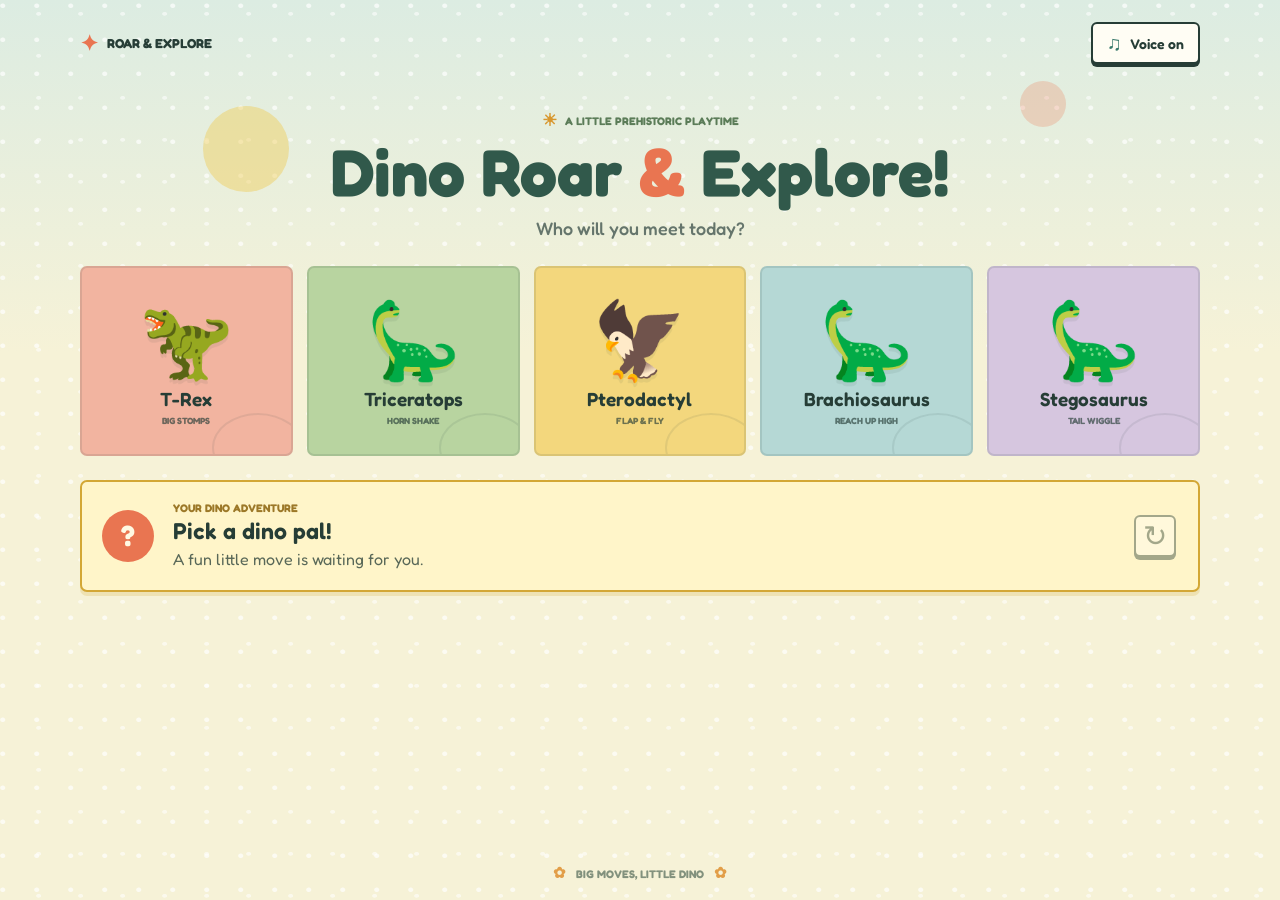
==== index.html @ 5ce72b8c "first" ====
<!doctype html>
<html lang="en">
<head>
  <meta charset="utf-8">
  <meta name="viewport" content="width=device-width, initial-scale=1">
  <meta name="theme-color" content="#f6f2d7">
  <title>Dino Roar &amp; Explore!</title>
  <link rel="preconnect" href="https://fonts.googleapis.com">
  <link rel="preconnect" href="https://fonts.gstatic.com" crossorigin>
  <link href="https://fonts.googleapis.com/css2?family=Fredoka:wght@400;500;600;700&display=swap" rel="stylesheet">
  <link rel="stylesheet" href="style.css">
  <script src="script.js" defer></script>
</head>
<body>
  <main class="game" aria-labelledby="game-title">
    <header class="topbar">
      <a class="wordmark" href="#" aria-label="Dino Roar and Explore home">
        <span class="wordmark-icon" aria-hidden="true">✦</span>
        <span>ROAR &amp; EXPLORE</span>
      </a>
      <button class="sound-toggle" type="button" aria-pressed="true" aria-label="Turn voice off">
        <span class="sound-icon" aria-hidden="true">♫</span>
        <span class="sound-label">Voice on</span>
      </button>
    </header>

    <section class="intro" aria-labelledby="game-title">
      <p class="eyebrow"><span aria-hidden="true">☀</span> A LITTLE PREHISTORIC PLAYTIME</p>
      <h1 id="game-title">Dino Roar <span>&amp;</span> Explore!</h1>
      <p class="subtitle">Who will you meet today?</p>
    </section>

    <section class="dino-grid" aria-label="Choose a dinosaur">
      <button class="dino-card dino-trex" type="button" data-dino="trex" aria-pressed="false">
        <span class="dino-art" aria-hidden="true">🦖</span>
        <span class="dino-name">T-Rex</span>
        <span class="dino-hint">BIG STOMPS</span>
      </button>
      <button class="dino-card dino-trike" type="button" data-dino="triceratops" aria-pressed="false">
        <span class="dino-art" aria-hidden="true">🦕</span>
        <span class="dino-name">Triceratops</span>
        <span class="dino-hint">HORN SHAKE</span>
      </button>
      <button class="dino-card dino-ptera" type="button" data-dino="pterodactyl" aria-pressed="false">
        <span class="dino-art" aria-hidden="true">🦅</span>
        <span class="dino-name">Pterodactyl</span>
        <span class="dino-hint">FLAP &amp; FLY</span>
      </button>
      <button class="dino-card dino-brachio" type="button" data-dino="brachiosaurus" aria-pressed="false">
        <span class="dino-art" aria-hidden="true">🦕</span>
        <span class="dino-name">Brachiosaurus</span>
        <span class="dino-hint">REACH UP HIGH</span>
      </button>
      <button class="dino-card dino-stego" type="button" data-dino="stegosaurus" aria-pressed="false">
        <span class="dino-art" aria-hidden="true">🦕</span>
        <span class="dino-name">Stegosaurus</span>
        <span class="dino-hint">TAIL WIGGLE</span>
      </button>
    </section>

    <section class="activity" aria-live="polite" aria-atomic="true" aria-label="Dinosaur activity">
      <div class="activity-mark" aria-hidden="true"><span>?</span></div>
      <div class="activity-copy">
        <p class="activity-kicker" id="activity-kicker">YOUR DINO ADVENTURE</p>
        <h2 id="announcement">Pick a dino pal!</h2>
        <p id="activity-text">A fun little move is waiting for you.</p>
      </div>
      <button class="repeat-button" type="button" aria-label="Repeat activity" disabled>
        <span aria-hidden="true">↻</span>
      </button>
    </section>

    <footer class="footer"><span aria-hidden="true">✿</span> BIG MOVES, LITTLE DINO <span aria-hidden="true">✿</span></footer>
  </main>
</body>
</html>
---- style.css ----
:root {
  color-scheme: light;
  --ink: #263d36;
  --muted: #65756c;
  --paper: #f6f2d7;
  --leaf: #77a95c;
  --coral: #e97551;
  --sky: #b7d8d3;
  --gold: #efc94e;
  font-family: "Fredoka", "Trebuchet MS", sans-serif;
}

* { box-sizing: border-box; }

body {
  min-width: 320px;
  min-height: 100vh;
  margin: 0;
  color: var(--ink);
  background-color: var(--paper);
  background-image:
    radial-gradient(ellipse at 8% 17%, rgba(255, 255, 255, .68) 0 2px, transparent 3px),
    radial-gradient(ellipse at 92% 33%, rgba(255, 255, 255, .55) 0 2px, transparent 3px),
    linear-gradient(180deg, #dcece2 0%, #f6f2d7 39%, #f6f2d7 100%);
  background-size: 34px 34px, 42px 42px, auto;
}

button, a { -webkit-tap-highlight-color: transparent; }
button { font: inherit; }

.game {
  position: relative;
  width: min(100% - 40px, 1120px);
  min-height: 100vh;
  margin: 0 auto;
  padding: 22px 0 18px;
  display: flex;
  flex-direction: column;
}

.topbar {
  display: flex;
  align-items: center;
  justify-content: space-between;
  min-height: 42px;
}

.wordmark {
  display: inline-flex;
  align-items: center;
  gap: 9px;
  color: var(--ink);
  font-size: 13px;
  font-weight: 700;
  letter-spacing: 0;
  text-decoration: none;
}

.wordmark-icon { color: var(--coral); font-size: 22px; }

.sound-toggle {
  display: inline-flex;
  align-items: center;
  gap: 8px;
  min-height: 42px;
  padding: 0 14px;
  border: 2px solid var(--ink);
  border-radius: 6px;
  color: var(--ink);
  background: #fffdf4;
  font-size: 14px;
  font-weight: 600;
  cursor: pointer;
  box-shadow: 0 3px 0 var(--ink);
}

.sound-toggle:active { transform: translateY(2px); box-shadow: 0 1px 0 var(--ink); }
.sound-icon { color: #39796b; font-size: 20px; line-height: 1; }

.intro {
  position: relative;
  padding: clamp(28px, 5vh, 52px) 0 27px;
  text-align: center;
}

.intro::before, .intro::after {
  position: absolute;
  z-index: -1;
  content: "";
  width: 86px;
  height: 86px;
  border-radius: 50%;
  background: rgba(239, 201, 78, .42);
}

.intro::before { left: 11%; top: 42px; }
.intro::after { right: 12%; top: 17px; width: 46px; height: 46px; background: rgba(233, 117, 81, .25); }

.eyebrow, .activity-kicker, .dino-hint, .footer {
  font-size: 11px;
  font-weight: 700;
  letter-spacing: 0;
}

.eyebrow { margin: 0 0 8px; color: #5b7c58; }
.eyebrow span { margin-right: 5px; color: #d8972e; font-size: 17px; vertical-align: -1px; }

h1 {
  margin: 0;
  color: #31594b;
  font-size: clamp(38px, 6vw, 66px);
  font-weight: 700;
  line-height: 1.04;
}

h1 span { color: var(--coral); }
.subtitle { margin: 10px 0 0; color: var(--muted); font-size: 18px; font-weight: 500; }

.dino-grid {
  display: grid;
  grid-template-columns: repeat(5, minmax(0, 1fr));
  gap: 14px;
  margin: 0 0 24px;
}

.dino-card {
  position: relative;
  display: flex;
  min-width: 0;
  min-height: 190px;
  flex-direction: column;
  align-items: center;
  justify-content: center;
  gap: 5px;
  overflow: hidden;
  padding: 13px 8px 12px;
  border: 2px solid rgba(38, 61, 54, .12);
  border-radius: 7px;
  color: var(--ink);
  cursor: pointer;
  transition: transform .18s ease, border-color .18s ease, box-shadow .18s ease;
  animation: pop-in .45s both;
}

.dino-card:nth-child(2) { animation-delay: .06s; }
.dino-card:nth-child(3) { animation-delay: .12s; }
.dino-card:nth-child(4) { animation-delay: .18s; }
.dino-card:nth-child(5) { animation-delay: .24s; }
.dino-trex { background: #f2b4a0; }
.dino-trike { background: #b8d4a0; }
.dino-ptera { background: #f3d77d; }
.dino-brachio { background: #b5d8d5; }
.dino-stego { background: #d6c6df; }

.dino-card::after {
  position: absolute;
  right: -13px;
  bottom: -28px;
  width: 88px;
  height: 65px;
  border: 2px solid rgba(38, 61, 54, .09);
  border-radius: 50%;
  content: "";
}

.dino-card:hover, .dino-card:focus-visible, .dino-card[aria-pressed="true"] {
  z-index: 1;
  transform: translateY(-5px) rotate(-1deg);
  border-color: var(--ink);
  outline: none;
  box-shadow: 0 6px 0 rgba(38, 61, 54, .18);
}

.dino-card:focus-visible { outline: 3px solid #fff; outline-offset: 3px; }
.dino-art { font-size: clamp(56px, 6vw, 76px); line-height: 1.15; filter: drop-shadow(0 4px 0 rgba(38, 61, 54, .08)); }
.dino-name { max-width: 100%; font-size: 19px; font-weight: 600; line-height: 1.15; }
.dino-hint { color: rgba(38, 61, 54, .66); font-size: 9px; }
.dino-card.is-playing .dino-art { animation: dino-dance .55s ease-in-out 2; }

.activity {
  display: grid;
  grid-template-columns: 56px 1fr 44px;
  align-items: center;
  gap: 15px;
  min-height: 112px;
  padding: 17px 20px;
  border: 2px solid #d3a735;
  border-radius: 7px;
  background: #fff5c9;
  box-shadow: 0 4px 0 rgba(211, 167, 53, .22);
}

.activity-mark {
  display: grid;
  width: 52px;
  aspect-ratio: 1;
  place-items: center;
  border-radius: 50%;
  color: #fff9e3;
  background: var(--coral);
  font-size: 29px;
  font-weight: 700;
}

.activity-kicker { margin: 0 0 3px; color: #9c7828; }
.activity h2 { margin: 0; font-size: 23px; font-weight: 600; line-height: 1.12; }
.activity-copy > p:last-child { margin: 5px 0 0; color: #596858; font-size: 16px; line-height: 1.35; }

.repeat-button {
  display: grid;
  width: 42px;
  aspect-ratio: 1;
  place-items: center;
  border: 2px solid var(--ink);
  border-radius: 6px;
  color: var(--ink);
  background: #fffdf4;
  box-shadow: 0 3px 0 var(--ink);
  cursor: pointer;
}

.repeat-button span { font-size: 29px; line-height: 1; }
.repeat-button:active:not(:disabled) { transform: translateY(2px); box-shadow: 0 1px 0 var(--ink); }
.repeat-button:disabled { opacity: .42; cursor: not-allowed; }
.repeat-button:focus-visible, .sound-toggle:focus-visible { outline: 3px solid var(--coral); outline-offset: 3px; }

.footer {
  margin-top: auto;
  padding-top: 22px;
  color: #82917d;
  text-align: center;
}

.footer span { padding: 0 7px; color: #e29e48; font-size: 15px; }

@keyframes pop-in {
  from { opacity: 0; transform: translateY(12px) scale(.97); }
  to { opacity: 1; transform: translateY(0) scale(1); }
}

@keyframes dino-dance {
  0%, 100% { transform: rotate(0) translateY(0); }
  35% { transform: rotate(-12deg) translateY(-9px); }
  70% { transform: rotate(12deg) translateY(-4px); }
}

@media (max-width: 800px) {
  .dino-grid { grid-template-columns: repeat(3, minmax(0, 1fr)); }
  .dino-card { min-height: 166px; }
  .dino-card:nth-child(4) { grid-column: 1 / 2; margin-left: 50%; width: calc(100% + 7px); }
  .dino-card:nth-child(5) { grid-column: 3 / 4; margin-left: -50%; width: calc(100% + 7px); }
}

@media (max-width: 520px) {
  .game { width: min(100% - 28px, 420px); padding-top: 14px; }
  .wordmark { gap: 5px; font-size: 11px; }
  .sound-toggle { min-height: 38px; padding: 0 10px; font-size: 12px; }
  .intro { padding: 29px 0 22px; }
  .intro::before { left: 2%; top: 33px; width: 57px; height: 57px; }
  .intro::after { right: 5%; top: 12px; }
  .eyebrow { font-size: 9px; }
  h1 { font-size: 41px; }
  .subtitle { margin-top: 7px; font-size: 16px; }
  .dino-grid { grid-template-columns: repeat(2, minmax(0, 1fr)); gap: 10px; margin-bottom: 19px; }
  .dino-card { min-height: 150px; }
  .dino-card:nth-child(4), .dino-card:nth-child(5) { grid-column: auto; width: auto; margin: 0; }
  .dino-card:nth-child(5) { grid-column: 1 / -1; width: calc(50% - 5px); justify-self: center; }
  .dino-art { font-size: 59px; }
  .dino-name { font-size: 17px; }
  .activity { grid-template-columns: 43px 1fr 38px; gap: 10px; min-height: 100px; padding: 13px 12px; }
  .activity-mark { width: 42px; font-size: 25px; }
  .activity-kicker { font-size: 9px; }
  .activity h2 { font-size: 19px; }
  .activity-copy > p:last-child { font-size: 14px; }
  .repeat-button { width: 37px; }
  .footer { padding-top: 17px; font-size: 9px; }
}

@media (prefers-reduced-motion: reduce) {
  *, *::before, *::after { scroll-behavior: auto !important; animation-duration: .01ms !important; animation-iteration-count: 1 !important; transition-duration: .01ms !important; }
}
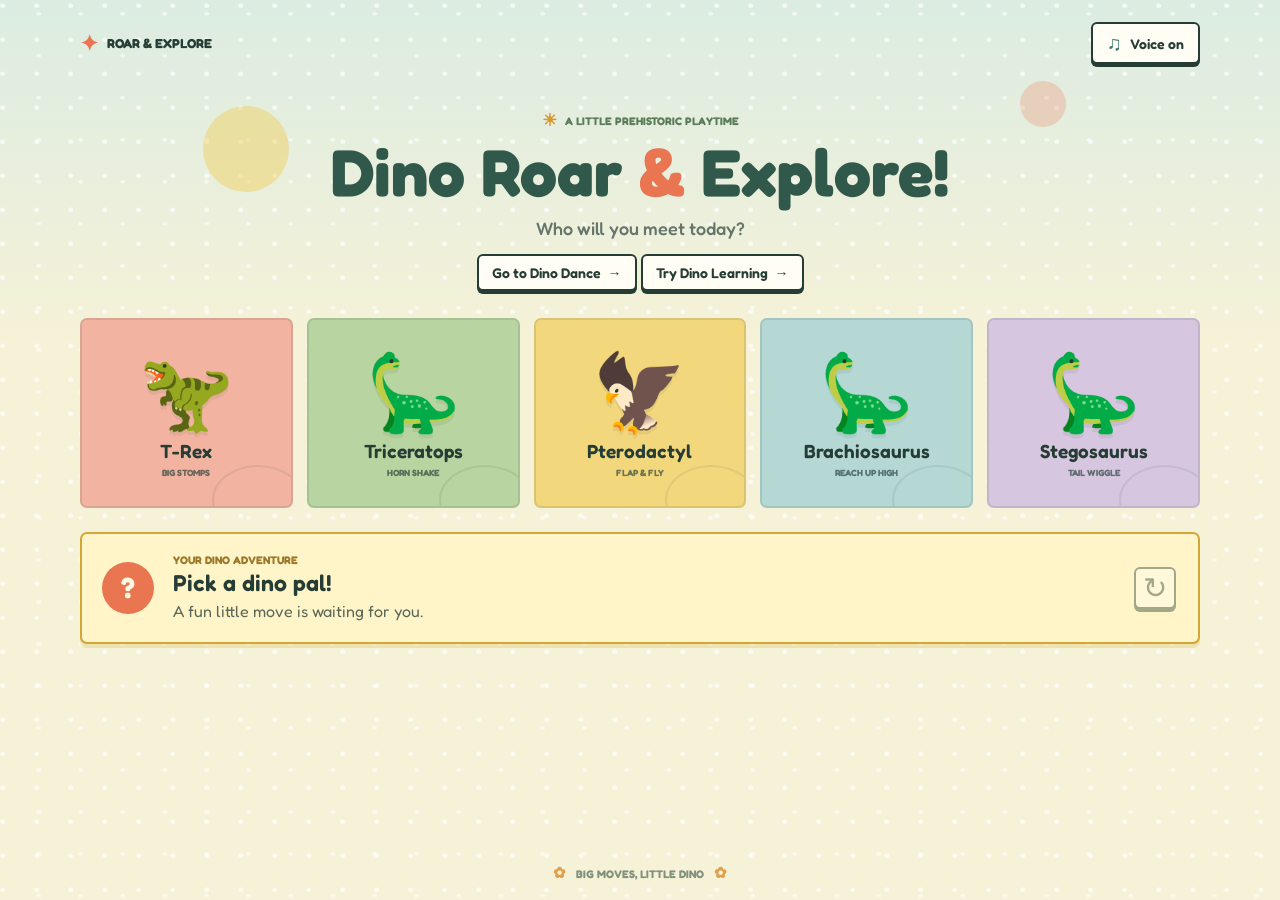
==== commit b4c5afd8: "feature added" ====
--- a/index.html
+++ b/index.html
@@ -28,6 +28,8 @@
       <p class="eyebrow"><span aria-hidden="true">☀</span> A LITTLE PREHISTORIC PLAYTIME</p>
       <h1 id="game-title">Dino Roar <span>&amp;</span> Explore!</h1>
       <p class="subtitle">Who will you meet today?</p>
+      <a class="dance-page-link" href="dance.html">Go to Dino Dance <span aria-hidden="true">→</span></a>
+      <a class="dance-page-link" href="learn.html">Try Dino Learning <span aria-hidden="true">→</span></a>
     </section>
 
     <section class="dino-grid" aria-label="Choose a dinosaur">
--- a/style.css
+++ b/style.css
@@ -278,4 +278,260 @@
 
 @media (prefers-reduced-motion: reduce) {
   *, *::before, *::after { scroll-behavior: auto !important; animation-duration: .01ms !important; animation-iteration-count: 1 !important; transition-duration: .01ms !important; }
+}
+
+.dance-page-link {
+  display: inline-flex;
+  align-items: center;
+  gap: 7px;
+  margin-top: 15px;
+  padding: 8px 13px;
+  border: 2px solid var(--ink);
+  border-radius: 6px;
+  color: var(--ink);
+  background: #fffdf4;
+  box-shadow: 0 3px 0 var(--ink);
+  font-size: 14px;
+  font-weight: 600;
+  text-decoration: none;
+  transition: transform .15s ease, box-shadow .15s ease;
+}
+
+.dance-page-link:hover { transform: translateY(-2px); box-shadow: 0 5px 0 var(--ink); }
+.dance-page-link:focus-visible, .dance-back:focus-visible { outline: 3px solid var(--coral); outline-offset: 3px; }
+
+.dance-back {
+  color: var(--ink);
+  font-size: 14px;
+  font-weight: 600;
+  text-decoration-color: var(--coral);
+  text-underline-offset: 4px;
+}
+
+.dance-page .intro { padding-bottom: 20px; }
+.dance-page .intro::before { left: 8%; }
+
+.dance-stage {
+  position: relative;
+  display: grid;
+  grid-template-columns: 150px 1fr;
+  align-items: center;
+  gap: 20px;
+  min-height: 184px;
+  margin-bottom: 22px;
+  padding: 15px 27px;
+  overflow: hidden;
+  border: 2px solid rgba(38, 61, 54, .15);
+  border-radius: 7px;
+  background: #b8d9d3;
+}
+
+.dance-stage::before, .dance-stage::after {
+  position: absolute;
+  right: 8%;
+  bottom: -77px;
+  width: 230px;
+  height: 145px;
+  border-radius: 50%;
+  background: rgba(119, 169, 92, .25);
+  content: "";
+}
+
+.dance-stage::after { right: 0; bottom: -100px; width: 310px; background: rgba(239, 201, 78, .25); }
+.dance-stage-art { z-index: 1; display: block; font-size: 112px; line-height: 1; text-align: center; filter: drop-shadow(0 7px 0 rgba(38, 61, 54, .1)); }
+.dance-stage-copy { z-index: 1; }
+.dance-stage-label { margin: 0 0 4px; color: #4f796d; font-size: 11px; font-weight: 700; }
+.dance-stage h2 { margin: 0; font-size: 28px; font-weight: 600; line-height: 1.15; }
+.dance-stage-copy > p:last-child { margin: 5px 0 0; color: #526a61; font-size: 16px; }
+.dance-page .dino-grid { grid-template-columns: repeat(4, minmax(0, 1fr)); gap: 12px; }
+.dance-page .dino-card { min-height: 160px; }
+.dance-page .dino-ankylo { background: #bdd4a4; }
+.dance-page .dino-spino { background: #f1c19c; }
+.dance-page .dino-raptor { background: #c6c5e0; }
+.dance-page .dino-parasauro { background: #f0d987; }
+.dance-stage-art.is-dancing { animation: dance-party .46s ease-in-out 6; transform-origin: 50% 90%; }
+
+@keyframes dance-party {
+  0%, 100% { transform: translateY(0) rotate(0); }
+  25% { transform: translateY(-17px) rotate(-14deg); }
+  50% { transform: translateY(0) rotate(0); }
+  75% { transform: translateY(-13px) rotate(14deg); }
+}
+
+@media (max-width: 800px) {
+  .dance-page .dino-grid { grid-template-columns: repeat(3, minmax(0, 1fr)); }
+  .dance-page .dino-card:nth-child(4), .dance-page .dino-card:nth-child(5) { grid-column: auto; width: auto; margin: 0; }
+}
+
+@media (max-width: 520px) {
+  .dance-page .intro { padding-top: 29px; }
+  .dance-page .dino-grid { grid-template-columns: repeat(2, minmax(0, 1fr)); }
+  .dance-page .dino-card { min-height: 145px; }
+  .dance-page .dino-name { font-size: 15px; }
+  .dance-stage { grid-template-columns: 92px 1fr; gap: 12px; min-height: 142px; padding: 12px; }
+  .dance-stage-art { font-size: 76px; }
+  .dance-stage h2 { font-size: 21px; }
+  .dance-stage-copy > p:last-child { font-size: 14px; }
+}
+
+.learning-page .intro { padding-bottom: 20px; }
+.learning-page .learning-tabs {
+  display: grid;
+  grid-template-columns: repeat(3, minmax(0, 1fr));
+  gap: 8px;
+  width: min(100%, 660px);
+  margin: 0 auto 25px;
+}
+
+.learning-tab {
+  min-height: 48px;
+  padding: 8px 12px;
+  border: 2px solid rgba(38, 61, 54, .4);
+  border-radius: 6px;
+  color: var(--ink);
+  background: rgba(255, 253, 244, .72);
+  font-size: 16px;
+  font-weight: 600;
+  cursor: pointer;
+}
+
+.learning-tab[aria-selected="true"] {
+  border-color: var(--ink);
+  color: #fffdf4;
+  background: #39796b;
+  box-shadow: 0 3px 0 var(--ink);
+}
+
+.learning-tab:focus-visible, .learning-action:focus-visible, .number-choice:focus-visible, .story-choice:focus-visible {
+  outline: 3px solid var(--coral);
+  outline-offset: 3px;
+}
+
+.learning-panel { width: min(100%, 850px); margin: 0 auto; }
+.learning-page [hidden] { display: none !important; }
+.learning-copy { margin-bottom: 19px; text-align: center; }
+.learning-copy .activity-kicker { margin: 0 0 5px; }
+.learning-copy h2 { margin: 0; font-size: 29px; font-weight: 600; line-height: 1.15; }
+.learning-copy > p:last-child { margin: 6px 0 0; color: var(--muted); font-size: 16px; }
+
+.learning-actions { display: flex; justify-content: center; gap: 10px; flex-wrap: wrap; margin: 0 0 12px; }
+.learning-action {
+  min-height: 46px;
+  padding: 9px 15px;
+  border: 2px solid var(--ink);
+  border-radius: 6px;
+  color: #fffdf4;
+  background: #39796b;
+  box-shadow: 0 3px 0 var(--ink);
+  font-size: 16px;
+  font-weight: 600;
+  cursor: pointer;
+}
+
+.learning-action:hover:not(:disabled) { transform: translateY(-2px); }
+.learning-action:active:not(:disabled) { transform: translateY(2px); box-shadow: 0 1px 0 var(--ink); }
+.learning-action:disabled { opacity: .48; cursor: not-allowed; }
+.learning-action.secondary { color: var(--ink); background: #fffdf4; }
+.mode-feedback { min-height: 25px; margin: 8px 0 17px; color: #596858; font-size: 16px; font-weight: 500; text-align: center; }
+.mode-feedback.is-correct { color: #2f7048; }
+.mode-feedback.is-try-again { color: #9a5a35; }
+
+.learning-page .sound-choices { grid-template-columns: repeat(5, minmax(0, 1fr)); gap: 10px; }
+.learning-page .sound-choices .dino-card { min-height: 135px; }
+.learning-page .sound-choices .dino-art { font-size: 55px; }
+.learning-page .sound-choices .dino-name { font-size: 16px; }
+.learning-page .sound-choices .dino-hint { font-size: 8px; }
+
+.egg-display {
+  display: flex;
+  min-height: 130px;
+  align-items: center;
+  justify-content: center;
+  gap: 5px;
+  margin: 0 0 17px;
+  padding: 14px;
+  border: 2px dashed #d3a735;
+  border-radius: 7px;
+  background: #fff5c9;
+}
+
+.egg { display: inline-block; font-size: clamp(37px, 6vw, 54px); line-height: 1.1; animation: pop-in .3s both; }
+.egg:nth-child(2) { animation-delay: .04s; }
+.egg:nth-child(3) { animation-delay: .08s; }
+.egg:nth-child(4) { animation-delay: .12s; }
+.egg:nth-child(5) { animation-delay: .16s; }
+.number-choices { display: flex; justify-content: center; gap: 10px; flex-wrap: wrap; }
+
+.number-choice {
+  width: 54px;
+  aspect-ratio: 1;
+  border: 2px solid var(--ink);
+  border-radius: 6px;
+  color: var(--ink);
+  background: #fffdf4;
+  box-shadow: 0 3px 0 var(--ink);
+  font-size: 24px;
+  font-weight: 700;
+  cursor: pointer;
+}
+
+.number-choice:hover { transform: translateY(-2px); }
+.number-choice:active { transform: translateY(2px); box-shadow: 0 1px 0 var(--ink); }
+
+.story-scene {
+  display: grid;
+  grid-template-columns: 120px 1fr;
+  align-items: center;
+  gap: 20px;
+  min-height: 150px;
+  margin: 0 0 17px;
+  padding: 16px 22px;
+  border: 2px solid rgba(38, 61, 54, .14);
+  border-radius: 7px;
+  background: #b8d9d3;
+}
+
+.story-art { font-size: 82px; line-height: 1; text-align: center; }
+.story-scene h2 { margin: 0; font-size: 23px; font-weight: 600; line-height: 1.2; }
+.story-choices { display: grid; grid-template-columns: repeat(2, minmax(0, 1fr)); gap: 10px; }
+
+.story-choice {
+  min-height: 60px;
+  padding: 11px 14px;
+  border: 2px solid var(--ink);
+  border-radius: 6px;
+  color: var(--ink);
+  background: #fffdf4;
+  box-shadow: 0 3px 0 var(--ink);
+  font-size: 16px;
+  font-weight: 600;
+  line-height: 1.25;
+  cursor: pointer;
+}
+
+.story-choice:hover { transform: translateY(-2px); background: #fff5c9; }
+.story-response { min-height: 24px; margin: 14px 0; color: #39796b; font-size: 17px; font-weight: 600; text-align: center; }
+.story-next { display: block; margin: 0 auto; }
+
+@media (max-width: 800px) {
+  .learning-page .sound-choices { grid-template-columns: repeat(3, minmax(0, 1fr)); }
+  .learning-page .sound-choices .dino-card:nth-child(4), .learning-page .sound-choices .dino-card:nth-child(5) { grid-column: auto; width: auto; margin: 0; }
+}
+
+@media (max-width: 520px) {
+  .learning-page .intro { padding-top: 29px; }
+  .learning-page .learning-tabs { gap: 5px; margin-bottom: 20px; }
+  .learning-tab { min-height: 44px; padding: 7px 5px; font-size: 14px; }
+  .learning-copy h2 { font-size: 24px; }
+  .learning-copy > p:last-child { font-size: 14px; }
+  .learning-page .sound-choices { grid-template-columns: repeat(2, minmax(0, 1fr)); }
+  .learning-page .sound-choices .dino-card { min-height: 130px; }
+  .learning-page .sound-choices .dino-card:nth-child(4), .learning-page .sound-choices .dino-card:nth-child(5) { grid-column: auto; width: auto; margin: 0; }
+  .egg-display { min-height: 112px; gap: 0; padding: 10px 5px; }
+  .egg { font-size: 42px; }
+  .number-choice { width: 48px; }
+  .story-scene { grid-template-columns: 72px 1fr; gap: 12px; min-height: 130px; padding: 13px 10px; }
+  .story-art { font-size: 60px; }
+  .story-scene h2 { font-size: 19px; }
+  .story-choices { grid-template-columns: 1fr; }
 }
